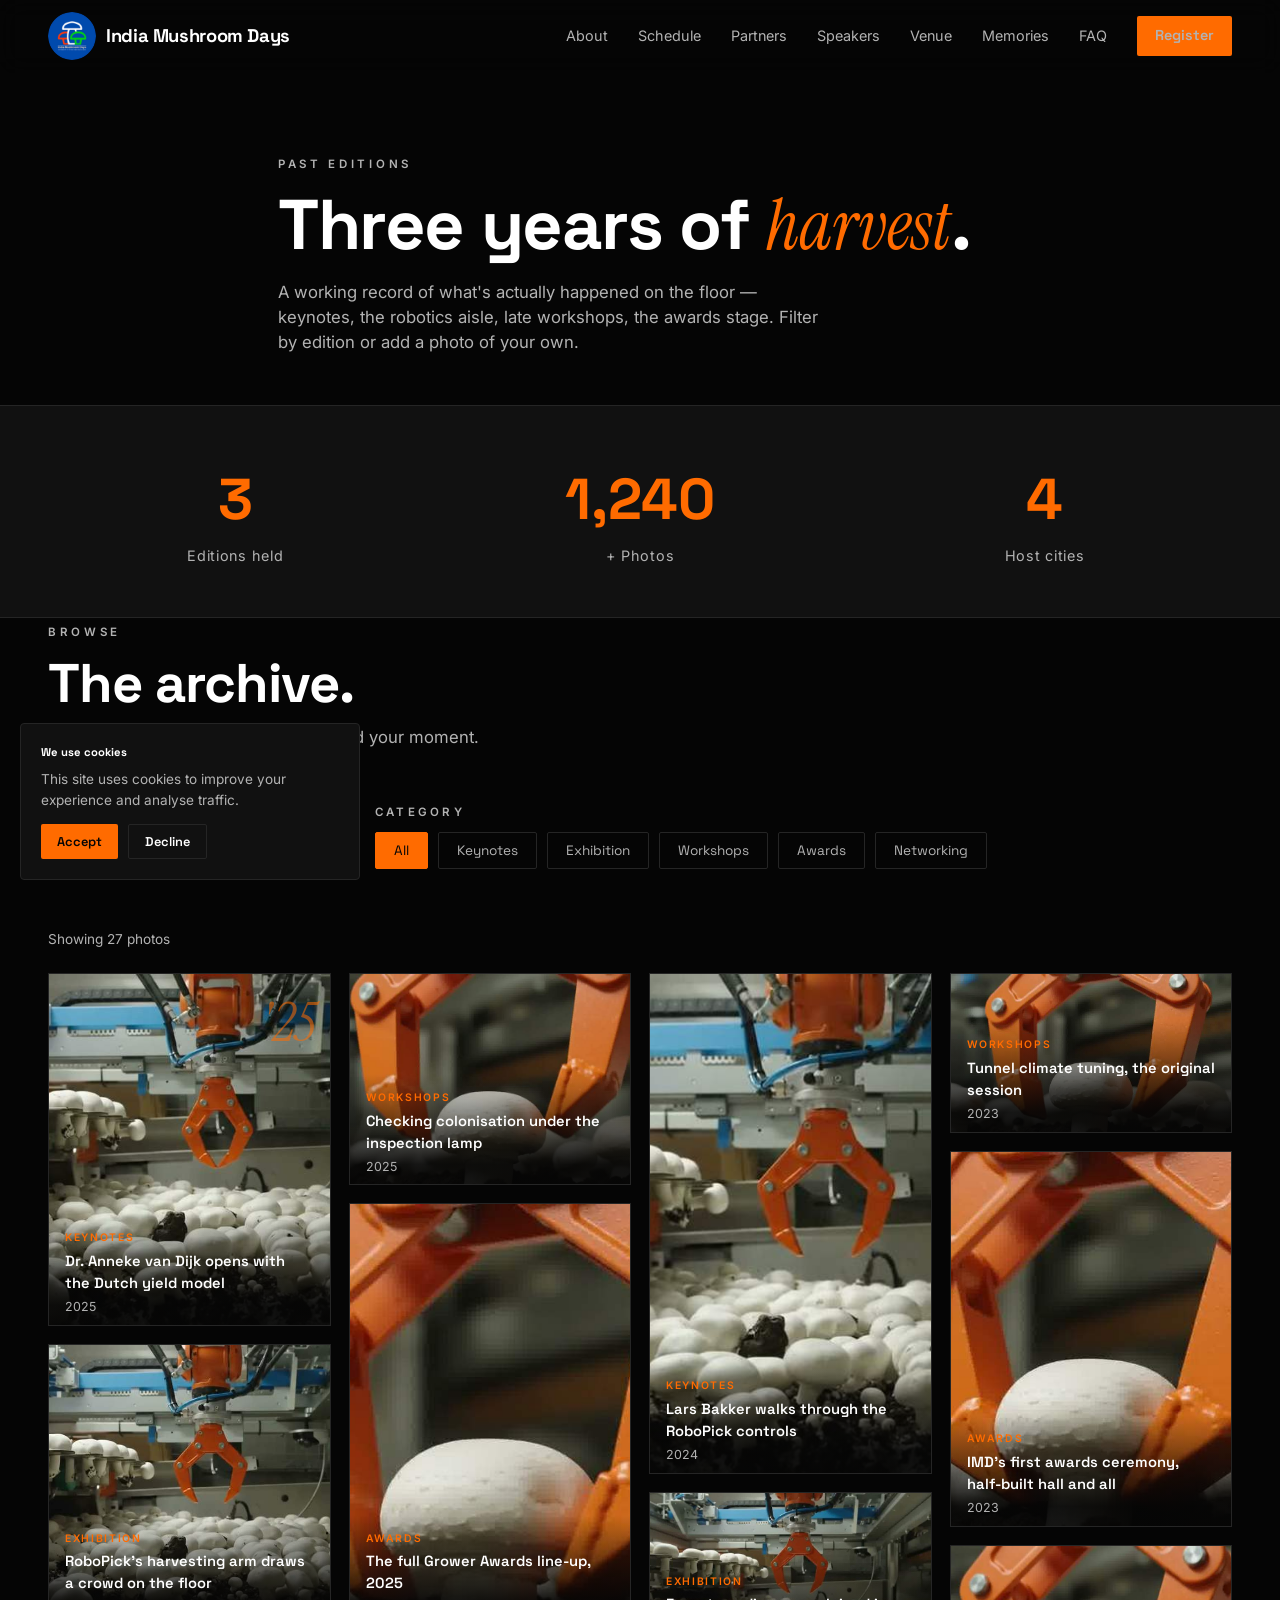
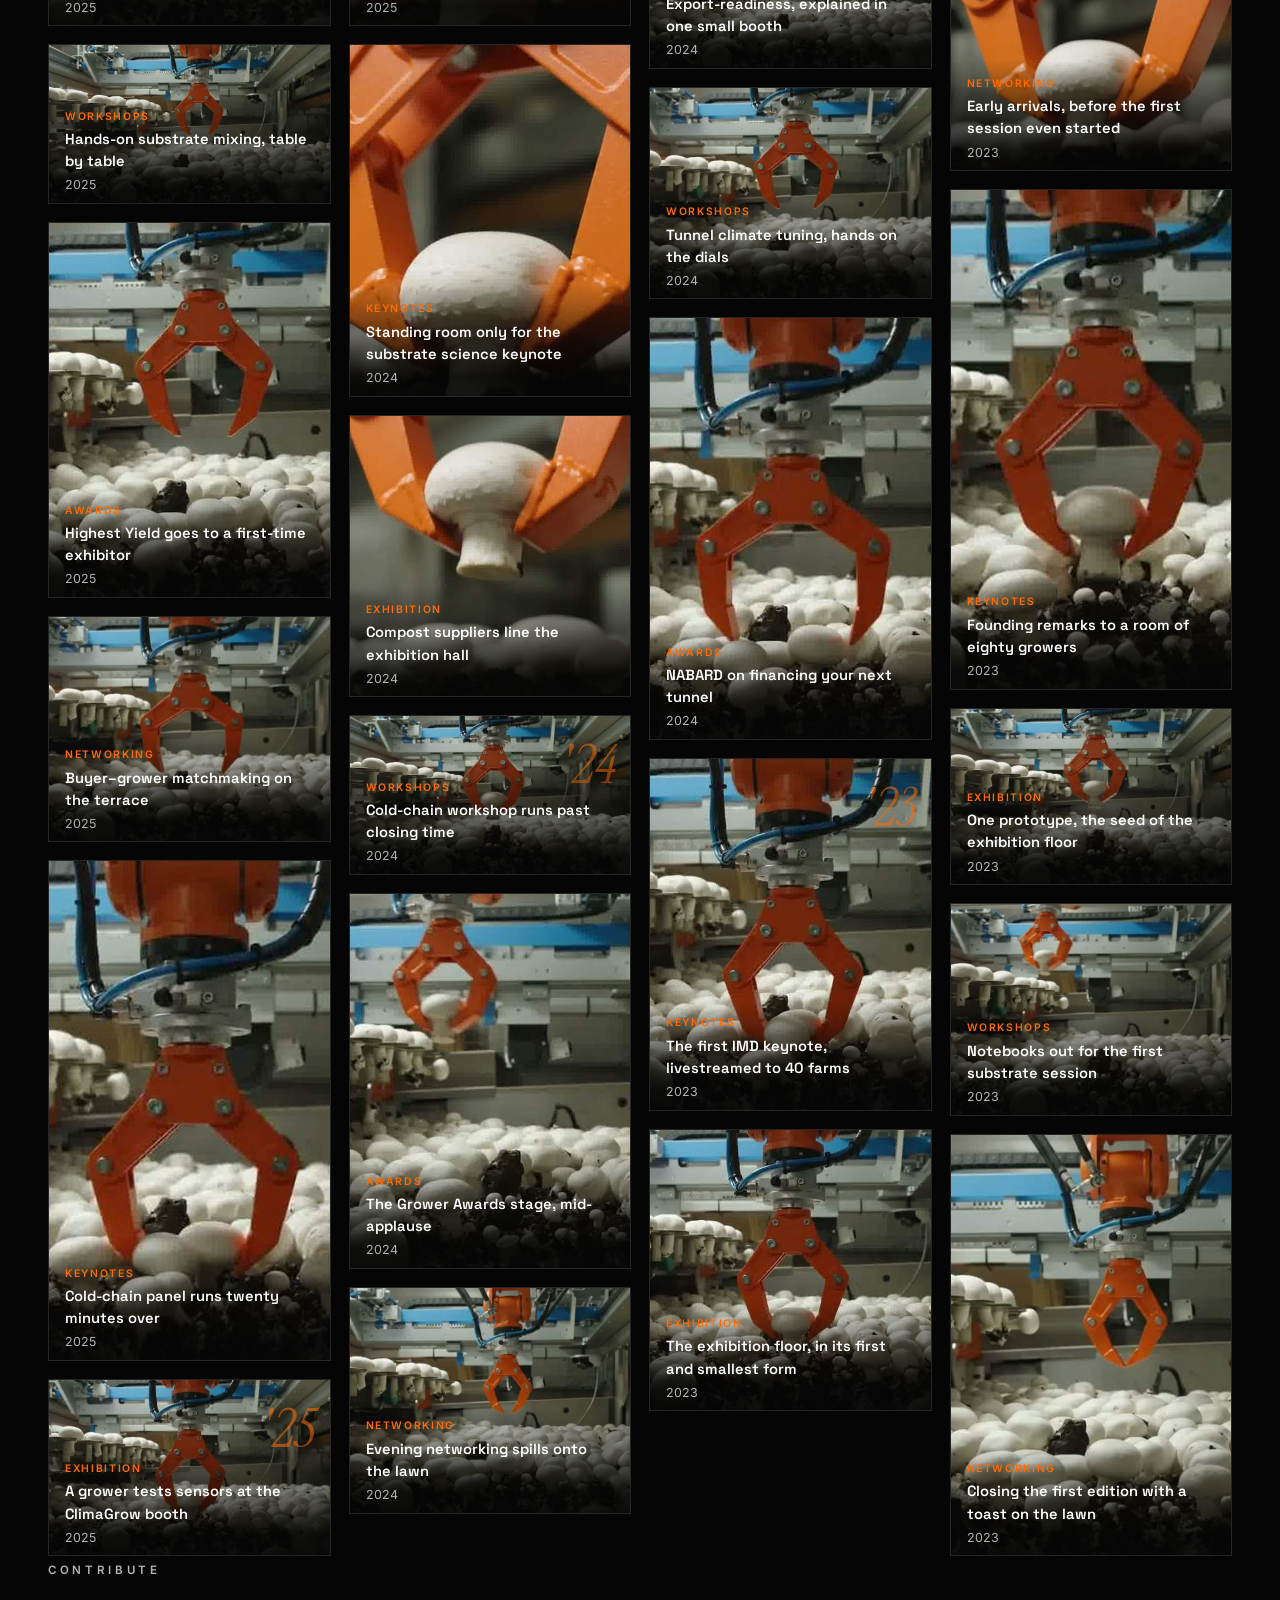
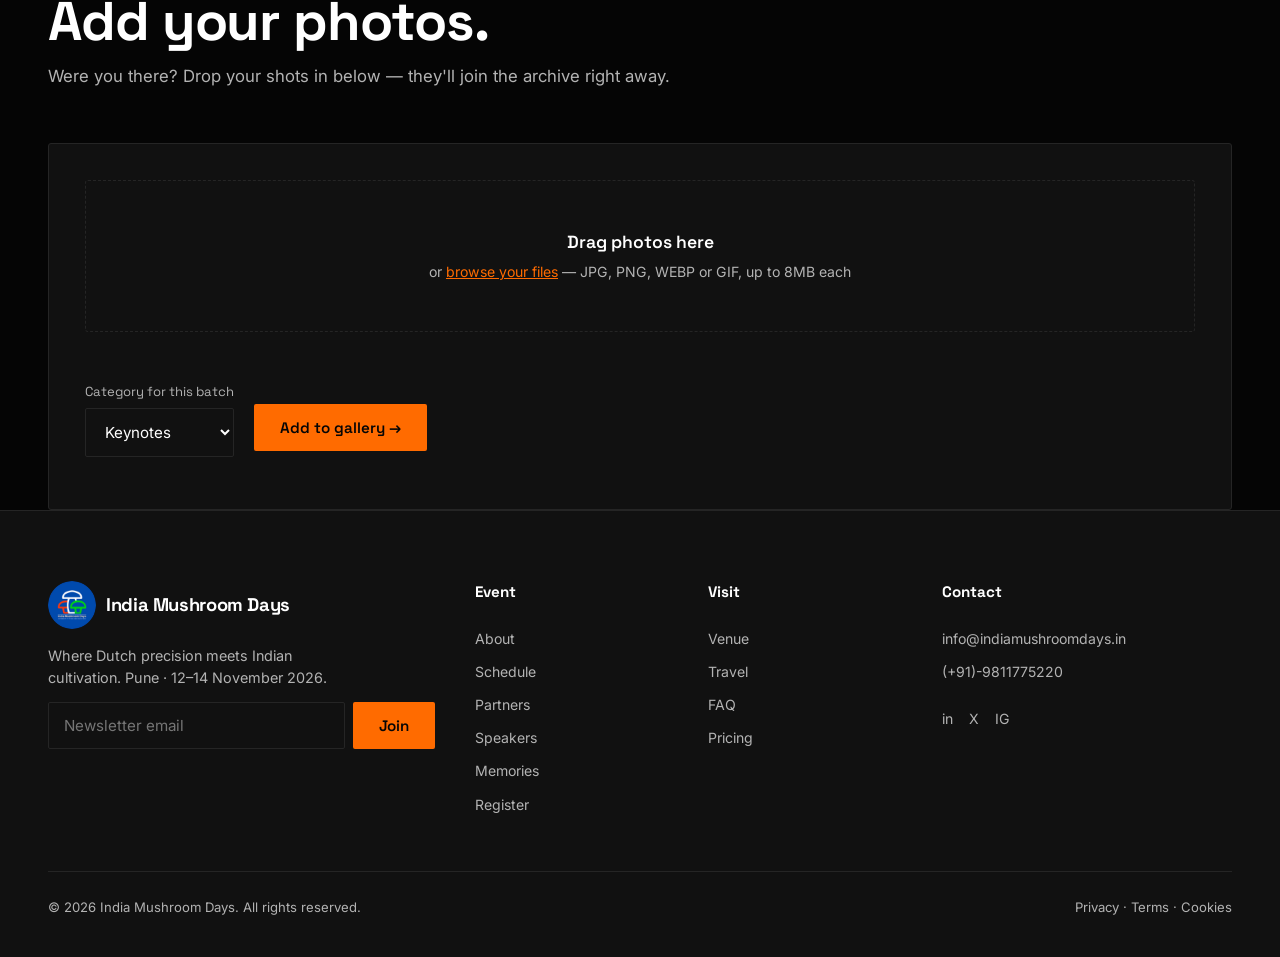
==== memories.html @ 3baa7f9a "latest commit" ====
<!DOCTYPE html>
<html lang="en">
<head>
<meta charset="UTF-8">
<meta name="viewport" content="width=device-width, initial-scale=1.0">
<title>Memories — India Mushroom Days 2026</title>
<meta name="description" content="Past editions of India Mushroom Days in photos — keynotes, the exhibition floor, workshops, awards and the people who showed up.">
<meta property="og:title" content="Memories — India Mushroom Days">
<meta property="og:description" content="Three years of harvest, in photos. Browse past editions and add your own.">
<meta property="og:type" content="website">
<meta name="twitter:card" content="summary_large_image">
<link rel="preconnect" href="https://fonts.googleapis.com">
<link rel="preconnect" href="https://fonts.gstatic.com" crossorigin>
<link href="https://fonts.googleapis.com/css2?family=Space+Grotesk:wght@400;500;600;700&family=Inter:wght@400;500;600&family=Instrument+Serif:ital@1&display=swap" rel="stylesheet">
<link rel="stylesheet" href="css/styles.css">
</head>
<body>

<!-- Dynamic header — rendered by js/components.js from SITE_CONFIG -->
<header id="site-header"></header>

<!-- HERO -->
<section class="wrap mem-hero">
  <div class="reveal">
    <span class="eyebrow">Past editions</span>
    <h1 class="mem-h1">Three years of <span class="serif accent">harvest</span>.</h1>
    <p>A working record of what's actually happened on the floor — keynotes, the robotics aisle, late workshops, the awards stage. Filter by edition or add a photo of your own.</p>
  </div>
</section>

<!-- STAT STRIP -->
<section class="stats mem-stats"><div class="wrap stat-grid">
  <div class="stat reveal"><b data-count="3">0</b><span>Editions held</span></div>
  <div class="stat reveal"><b data-count="1240">0</b><span>+ Photos</span></div>
  <div class="stat reveal"><b data-count="4">0</b><span>Host cities</span></div>
</div></section>

<!-- GALLERY -->
<section id="gallery-section" class="wrap">
  <div class="sec-head reveal">
    <span class="eyebrow">Browse</span>
    <h2>The archive.</h2>
    <p>Every edition, every track — filter to find your moment.</p>
  </div>

  <div class="mem-filters reveal">
    <div class="filt-group">
      <span class="filt-label">Edition</span>
      <div class="sched-filters" id="yearFilters">
        <button class="filt active" data-yr="all">All</button>
        <button class="filt" data-yr="2025">2025</button>
        <button class="filt" data-yr="2024">2024</button>
        <button class="filt" data-yr="2023">2023</button>
      </div>
    </div>
    <div class="filt-group">
      <span class="filt-label">Category</span>
      <div class="sched-filters" id="catFilters">
        <button class="filt active" data-cat="all">All</button>
        <button class="filt" data-cat="Keynotes">Keynotes</button>
        <button class="filt" data-cat="Exhibition">Exhibition</button>
        <button class="filt" data-cat="Workshops">Workshops</button>
        <button class="filt" data-cat="Awards">Awards</button>
        <button class="filt" data-cat="Networking">Networking</button>
      </div>
    </div>
  </div>

  <p class="mem-count" id="memCount" aria-live="polite"></p>
  <div class="masonry" id="gallery" aria-live="polite"></div>
  <p class="mem-empty" id="memEmpty" hidden>No photos yet for this year — be the first to add one.</p>
</section>

<!-- ADD PHOTOS -->
<section id="add-photos" class="wrap">
  <div class="sec-head reveal">
    <span class="eyebrow">Contribute</span>
    <h2>Add your photos.</h2>
    <p>Were you there? Drop your shots in below — they'll join the archive right away.</p>
  </div>

  <div class="upload-panel reveal">
    <div class="dropzone" id="dropzone" tabindex="0" role="button" aria-label="Drag and drop photos here, or press Enter to browse files">
      <input type="file" id="fileInput" accept="image/png,image/jpeg,image/webp,image/gif" multiple hidden>
      <p class="dz-title">Drag photos here</p>
      <p class="dz-sub">or <span class="dz-link">browse your files</span> — JPG, PNG, WEBP or GIF, up to 8MB each</p>
    </div>

    <div id="uploadErrors" class="upload-errors" role="alert" aria-live="assertive"></div>

    <div id="previewGrid" class="preview-grid"></div>

    <div id="uploadFields" class="upload-fields" hidden>
      <div class="field" style="max-width:280px">
        <label for="upCat">Category for this batch</label>
        <select id="upCat">
          <option>Keynotes</option>
          <option>Exhibition</option>
          <option>Workshops</option>
          <option>Awards</option>
          <option>Networking</option>
        </select>
      </div>
      <button class="btn btn-primary" id="addToGallery" type="button">Add to gallery →</button>
      <p class="upload-success" id="uploadSuccess" role="status" hidden>Added to gallery ✓</p>
    </div>
  </div>
</section>

<!-- LIGHTBOX -->
<div class="lightbox" id="lightbox" role="dialog" aria-modal="true" aria-label="Photo viewer" hidden>
  <button class="lb-close" id="lbClose" aria-label="Close photo viewer (Esc)">✕</button>
  <button class="lb-nav lb-prev" id="lbPrev" aria-label="Previous photo">‹</button>
  <figure class="lb-figure">
    <img id="lbImg" src="" alt="" loading="eager">
    <figcaption>
      <strong id="lbCaption"></strong>
      <span id="lbMeta"></span>
    </figcaption>
  </figure>
  <button class="lb-nav lb-next" id="lbNext" aria-label="Next photo">›</button>
</div>

<!-- Dynamic footer — rendered by js/components.js from SITE_CONFIG -->
<footer id="site-footer" class="site-footer"></footer>

<button id="toTop" aria-label="Back to top">↑</button>
<div id="cookie">
  <h5>We use cookies</h5>
  This site uses cookies to improve your experience and analyse traffic.
  <div class="row">
    <button class="btn btn-primary" onclick="document.getElementById('cookie').classList.add('hide')">Accept</button>
    <button class="btn btn-ghost" onclick="document.getElementById('cookie').classList.add('hide')">Decline</button>
  </div>
</div>

<!-- Scripts: dynamic chrome first, then gallery logic -->
<script src="js/components.js"></script>
<script src="js/gallery.js"></script>
</body>
</html>
---- css/styles.css ----
:root {
  --primary: #0b4dbb;
  --white: #ffffff;
  --dark: #050505;
  --surface: #111111;
  --border: #252525;
  --accent: #ff6b00;
  --muted: #b3b3b3;
  --success: #34c759;
  --soil: #1a1410;
  --maxw: 1240px;
}
* {
  margin: 0;
  padding: 0;
  box-sizing: border-box;
}
html {
  scroll-behavior: smooth;
}
body {
  background: var(--dark);
  color: var(--white);
  font-family: "Inter", sans-serif;
  line-height: 1.5;
  -webkit-font-smoothing: antialiased;
  overflow-x: hidden;
}
h1,
h2,
h3,
h4 {
  font-family: "Space Grotesk", sans-serif;
  line-height: 1.02;
  letter-spacing: -0.02em;
}
.serif {
  font-family: "Instrument Serif", serif;
  font-style: italic;
  letter-spacing: 0;
}
a {
  color: inherit;
  text-decoration: none;
}
img {
  display: block;
  max-width: 100%;
}
.wrap {
  max-width: var(--maxw);
  margin: 0 auto;
  padding: 0 28px;
}
.accent {
  color: var(--accent);
}
.eyebrow {
  font-size: 0.72rem;
  letter-spacing: 0.32em;
  text-transform: uppercase;
  color: var(--muted);
  font-weight: 600;
}
.btn {
  display: inline-flex;
  align-items: center;
  gap: 0.5rem;
  font-family: "Space Grotesk";
  font-weight: 600;
  padding: 14px 26px;
  border-radius: 2px;
  font-size: 0.95rem;
  transition: 0.25s;
  cursor: pointer;
  border: none;
}
.btn-primary {
  background: var(--accent);
  color: var(--dark);
}
.btn-primary:hover {
  background: #ff8124;
  transform: translateY(-2px);
}
.btn-ghost {
  background: transparent;
  color: var(--white);
  border: 1px solid var(--border);
}
.btn-ghost:hover {
  border-color: var(--white);
}
:focus-visible {
  outline: 2px solid var(--accent);
  outline-offset: 3px;
}

/* NAV */
nav {
  position: fixed;
  top: 0;
  left: 0;
  right: 0;
  z-index: 100;
  backdrop-filter: blur(12px);
  background: rgba(5, 5, 5, 0.6);
  border-bottom: 1px solid transparent;
  transition: 0.3s;
}
nav.scrolled {
  background: rgba(5, 5, 5, 0.92);
  border-bottom: 1px solid var(--border);
}
.nav-in {
  display: flex;
  align-items: center;
  justify-content: space-between;
  height: 72px;
}
.logo {
  font-family: "Space Grotesk";
  font-weight: 700;
  font-size: 1.15rem;
  letter-spacing: -0.02em;
  display: flex;
  align-items: center;
  gap: 10px;
}
.logo-img {
  width: 48px;
  height: 48px;
  border-radius: 50%;
  object-fit: cover;
  display: block;
  flex-shrink: 0;
}
.nav-links {
  display: flex;
  gap: 30px;
  align-items: center;
}
.nav-links a {
  font-size: 0.9rem;
  color: var(--muted);
  transition: 0.2s;
}
.nav-links a:hover {
  color: var(--white);
}
.menu-btn {
  display: none;
  background: none;
  border: none;
  color: #fff;
  font-size: 1.5rem;
  cursor: pointer;
}

/* HERO + SCROLL CANVAS */
.hero {
  position: relative;
  height: 100vh;
  display: flex;
  align-items: center;
  overflow: hidden;
}
#harvest-stage {
  position: sticky;
  top: 0;
  height: 100vh;
}
.scroll-section {
  position: relative;
  height: 320vh;
}
#harvest-canvas {
  position: absolute;
  inset: 0;
  width: 100%;
  height: 100%;
  object-fit: cover;
  filter: brightness(0.55) contrast(1.05);
}
.canvas-overlay {
  position: absolute;
  inset: 0;
  background: linear-gradient(
    180deg,
    rgba(5, 5, 5, 0.55) 0%,
    rgba(5, 5, 5, 0.2) 40%,
    rgba(5, 5, 5, 0.85) 100%
  );
}
.hero-content {
  position: absolute;
  inset: 0;
  display: flex;
  align-items: center;
  z-index: 5;
}
.hero-inner {
  max-width: var(--maxw);
  margin: 0 auto;
  padding: 0 28px;
  width: 100%;
}
.hero h1 {
  font-size: clamp(2.8rem, 8vw, 6.5rem);
  font-weight: 700;
  margin: 18px 0;
}
.hero h1 .serif {
  font-weight: 400;
  display: block;
  color: var(--accent);
}
.hero p {
  color: var(--muted);
  font-size: clamp(1rem, 2vw, 1.2rem);
  max-width: 540px;
  margin-bottom: 14px;
}
.hero-meta {
  display: flex;
  gap: 28px;
  flex-wrap: wrap;
  margin: 24px 0 30px;
  font-family: "Space Grotesk";
  font-size: 0.95rem;
}
.hero-meta span {
  display: flex;
  align-items: center;
  gap: 8px;
}
.hero-meta .accent {
  font-weight: 600;
}
.hero-cta {
  display: flex;
  gap: 14px;
  flex-wrap: wrap;
}
.scroll-hint {
  position: absolute;
  bottom: 30px;
  left: 50%;
  transform: translateX(-50%);
  z-index: 6;
  font-size: 0.7rem;
  letter-spacing: 0.3em;
  text-transform: uppercase;
  color: var(--muted);
  text-align: center;
}
.scroll-hint .bar {
  width: 1px;
  height: 40px;
  background: linear-gradient(var(--accent), transparent);
  margin: 10px auto 0;
  animation: drop 1.8s infinite;
}
@keyframes drop {
  0% {
    opacity: 0;
    transform: scaleY(0);
  }
  40% {
    opacity: 1;
  }
  100% {
    opacity: 0;
    transform: scaleY(1) translateY(20px);
  }
}

/* COUNTDOWN strip */
.countdown {
  display: flex;
  gap: 30px;
  margin-top: 10px;
}
.cd-unit {
  text-align: center;
}
.cd-unit b {
  font-family: "Space Grotesk";
  font-size: 2rem;
  font-weight: 700;
  display: block;
  color: #fff;
}
.cd-unit small {
  font-size: 0.65rem;
  letter-spacing: 0.2em;
  text-transform: uppercase;
  color: var(--muted);
}

/* SECTION shared */
section {
  padding: 110px 0;
}
.sec-head {
  max-width: 720px;
  margin-bottom: 54px;
}
.sec-head h2 {
  font-size: clamp(2rem, 5vw, 3.4rem);
  margin: 14px 0;
  font-weight: 700;
}
.sec-head p {
  color: var(--muted);
  font-size: 1.05rem;
}

/* HIGHLIGHTS grid */
.hl-grid {
  display: grid;
  grid-template-columns: repeat(3, 1fr);
  gap: 1px;
  background: var(--border);
  border: 1px solid var(--border);
}
.hl-card {
  background: var(--dark);
  padding: 38px 30px;
  transition: 0.3s;
  position: relative;
}
.hl-card:hover {
  background: var(--surface);
}
.hl-card .num {
  font-family: "Space Grotesk";
  font-size: 0.8rem;
  color: var(--accent);
  font-weight: 600;
}
.hl-card h3 {
  font-size: 1.4rem;
  margin: 18px 0 10px;
  font-weight: 600;
}
.hl-card p {
  color: var(--muted);
  font-size: 0.95rem;
}

/* STATS */
.stats {
  background: var(--surface);
  border-top: 1px solid var(--border);
  border-bottom: 1px solid var(--border);
}
.stat-grid {
  display: grid;
  grid-template-columns: repeat(4, 1fr);
  gap: 30px;
  text-align: center;
}
.stat b {
  font-family: "Space Grotesk";
  font-size: clamp(2.4rem, 5vw, 3.6rem);
  font-weight: 700;
  color: var(--accent);
  display: block;
}
.stat span {
  color: var(--muted);
  font-size: 0.9rem;
  letter-spacing: 0.05em;
}

/* SPEAKERS */
.spk-grid {
  display: grid;
  grid-template-columns: repeat(4, 1fr);
  gap: 24px;
}
.spk {
  background: var(--surface);
  border: 1px solid var(--border);
  border-radius: 3px;
  overflow: hidden;
  transition: 0.3s;
}
.spk:hover {
  transform: translateY(-4px);
  border-color: var(--accent);
}
.spk-img {
  aspect-ratio: 1;
  background: linear-gradient(135deg, #1a1a1a, #0d0d0d);
  display: flex;
  align-items: center;
  justify-content: center;
  font-family: "Space Grotesk";
  font-size: 2.6rem;
  color: var(--border);
  position: relative;
}
.spk-img .flag {
  position: absolute;
  top: 12px;
  right: 12px;
  font-size: 1.3rem;
}
.spk-body {
  padding: 20px;
}
.spk-body h4 {
  font-size: 1.05rem;
  font-weight: 600;
}
.spk-body .role {
  color: var(--accent);
  font-size: 0.82rem;
  margin: 5px 0 3px;
  font-family: "Space Grotesk";
}
.spk-body .org {
  color: var(--muted);
  font-size: 0.82rem;
}

/* SCHEDULE */
.sched-filters {
  display: flex;
  gap: 10px;
  flex-wrap: wrap;
  margin-bottom: 34px;
}
.filt {
  padding: 9px 18px;
  border: 1px solid var(--border);
  border-radius: 2px;
  font-size: 0.85rem;
  background: transparent;
  color: var(--muted);
  cursor: pointer;
  font-family: "Space Grotesk";
  transition: 0.2s;
}
.filt.active,
.filt:hover {
  background: var(--accent);
  color: var(--dark);
  border-color: var(--accent);
}
.sess {
  display: grid;
  grid-template-columns: 130px 1fr auto;
  gap: 24px;
  padding: 24px 0;
  border-bottom: 1px solid var(--border);
  align-items: center;
  transition: 0.2s;
}
.sess:hover {
  padding-left: 8px;
}
.sess .time {
  font-family: "Space Grotesk";
  color: var(--accent);
  font-weight: 600;
  font-size: 0.95rem;
}
.sess h4 {
  font-size: 1.15rem;
  font-weight: 600;
  margin-bottom: 5px;
}
.sess .who {
  color: var(--muted);
  font-size: 0.88rem;
}
.sess .tag {
  font-size: 0.7rem;
  letter-spacing: 0.1em;
  text-transform: uppercase;
  padding: 5px 11px;
  border: 1px solid var(--border);
  border-radius: 20px;
  color: var(--muted);
  white-space: nowrap;
}

/* PARTNERS */
.partner-tier {
  margin-bottom: 56px;
}
.partner-tier:last-of-type {
  margin-bottom: 44px;
}
.partner-tier-label {
  display: block;
  font-family: "Space Grotesk";
  font-size: 0.74rem;
  letter-spacing: 0.24em;
  text-transform: uppercase;
  color: var(--muted);
  font-weight: 600;
  margin-bottom: 20px;
}

.partner-card {
  display: flex;
  flex-direction: column;
  align-items: center;
  gap: 12px;
  text-align: center;
  background: var(--surface);
  border: 1px solid var(--border);
  border-radius: 3px;
  padding: 24px 18px;
  position: relative;
  filter: grayscale(1) opacity(0.6);
  transition:
    0.3s filter,
    0.3s transform,
    0.3s box-shadow;
}
.partner-card::after {
  content: "";
  position: absolute;
  top: 0;
  left: 0;
  right: 0;
  height: 2px;
  background: var(--accent);
  transform: scaleX(0);
  transform-origin: left;
  transition: 0.3s transform;
}
.partner-card:hover,
.partner-card:focus-visible {
  filter: grayscale(0) opacity(1);
  transform: translateY(-4px);
  box-shadow: 0 14px 30px rgba(0, 0, 0, 0.35);
}
.partner-card:hover::after,
.partner-card:focus-visible::after {
  transform: scaleX(1);
}

/* Lead tier gets an editorial card (logo + name + descriptor); strategic
   and supporting tiers are pure logo marks — the size/format jump between
   them is what carries the hierarchy, not added decoration. */
.partner-assoc-grid {
  display: grid;
  grid-template-columns: repeat(2, 1fr);
  gap: 24px;
}
.partner-card-lead {
  padding: 46px 36px;
  background: linear-gradient(180deg, rgba(11, 77, 187, 0.1), var(--surface));
}
.partner-card-lead .partner-logo-box {
  max-width: 240px;
}
.partner-name {
  font-family: "Space Grotesk";
  font-weight: 600;
  font-size: 1.08rem;
  color: #fff;
}
.partner-desc {
  color: var(--muted);
  font-size: 0.82rem;
}

.partner-logo-box {
  display: flex;
  align-items: center;
  justify-content: center;
  width: 100%;
  max-width: 200px;
  aspect-ratio: 200/56;
}
.partner-logo-box img {
  width: 100%;
  height: auto;
  display: block;
}

.partner-strategic-grid {
  display: grid;
  grid-template-columns: repeat(4, 1fr);
  gap: 18px;
}
.partner-strategic-grid .partner-card {
  padding: 20px 14px;
}

.partner-marquee-wrap {
  overflow: hidden;
}
.partner-marquee-wrap.static {
  overflow: visible;
}
.partner-wall {
  display: flex;
  flex-wrap: wrap;
  gap: 16px;
}
.partner-marquee-track {
  display: flex;
  flex-wrap: nowrap;
  gap: 16px;
  width: max-content;
  animation: partner-scroll 36s linear infinite;
}
.partner-marquee-wrap:hover .partner-marquee-track {
  animation-play-state: paused;
}
.partner-wall .partner-card,
.partner-marquee-track .partner-card {
  padding: 14px 18px;
  min-width: 170px;
}
@keyframes partner-scroll {
  from {
    transform: translateX(0);
  }
  to {
    transform: translateX(-50%);
  }
}

.partner-cta {
  text-align: center;
  border-top: 1px solid var(--border);
  padding-top: 40px;
}
.partner-cta p {
  color: var(--muted);
  margin-bottom: 16px;
}

@media (max-width: 980px) {
  .partner-assoc-grid {
    grid-template-columns: 1fr;
  }
  .partner-strategic-grid {
    grid-template-columns: repeat(2, 1fr);
  }
}
@media (max-width: 460px) {
  .partner-strategic-grid {
    grid-template-columns: 1fr;
  }
  .partner-wall {
    justify-content: center;
  }
  .partner-card-lead {
    padding: 32px 22px;
  }
}

/* PRICING */
.price-grid {
  display: grid;
  grid-template-columns: repeat(3, 1fr);
  gap: 24px;
}
.price {
  border: 1px solid var(--border);
  border-radius: 3px;
  padding: 36px 30px;
  background: var(--surface);
  position: relative;
  transition: 0.3s;
}
.price.feature {
  border-color: var(--accent);
  background: linear-gradient(180deg, rgba(255, 107, 0, 0.08), var(--surface));
}
.price .ribbon {
  position: absolute;
  top: -1px;
  right: 24px;
  background: var(--accent);
  color: var(--dark);
  font-size: 0.65rem;
  letter-spacing: 0.15em;
  text-transform: uppercase;
  padding: 5px 12px;
  font-family: "Space Grotesk";
  font-weight: 600;
}
.price h3 {
  font-size: 1.3rem;
  font-weight: 600;
}
.price .amt {
  font-family: "Space Grotesk";
  font-size: 2.8rem;
  font-weight: 700;
  margin: 14px 0;
}
.price .amt small {
  font-size: 1rem;
  color: var(--muted);
  font-weight: 400;
}
.price ul {
  list-style: none;
  margin: 22px 0;
}
.price li {
  padding: 9px 0;
  color: var(--muted);
  font-size: 0.9rem;
  display: flex;
  gap: 10px;
  align-items: flex-start;
}
.price li::before {
  content: "→";
  color: var(--accent);
  font-weight: 700;
}
.price .btn {
  width: 100%;
  justify-content: center;
  margin-top: 10px;
}

/* PRICING — phase states */
.price-dates {
  font-family: "Space Grotesk";
  font-size: 0.85rem;
  font-weight: 600;
  color: var(--accent);
  margin-top: -6px;
  margin-bottom: 4px;
}
.price-status {
  font-size: 0.74rem;
  letter-spacing: 0.1em;
  text-transform: uppercase;
  color: var(--muted);
  font-weight: 600;
}
.price-countdown {
  font-size: 0.8rem;
  color: var(--muted);
  margin-top: 6px;
  font-family: "Space Grotesk";
}
.price.feature .price-status {
  color: var(--accent);
}
.price.expired,
.price.upcoming {
  background: var(--surface);
}
.price.expired {
  opacity: 0.55;
}
.price.expired .price-dates {
  color: var(--muted);
}
.price.expired .amt {
  color: var(--muted);
}
.btn[disabled] {
  opacity: 0.5;
  cursor: not-allowed;
}
.btn[disabled]:hover {
  transform: none;
}
.btn-primary[disabled]:hover {
  background: var(--accent);
}
.btn-ghost[disabled]:hover {
  border-color: var(--border);
}

/* FAQ */
.faq-item {
  border-bottom: 1px solid var(--border);
}
.faq-q {
  width: 100%;
  text-align: left;
  background: none;
  border: none;
  color: #fff;
  padding: 24px 0;
  font-family: "Space Grotesk";
  font-size: 1.1rem;
  font-weight: 500;
  cursor: pointer;
  display: flex;
  justify-content: space-between;
  align-items: center;
  gap: 20px;
}
.faq-q .ico {
  color: var(--accent);
  font-size: 1.4rem;
  transition: 0.3s;
  flex-shrink: 0;
}
.faq-q[aria-expanded="true"] .ico {
  transform: rotate(45deg);
}
.faq-a {
  max-height: 0;
  overflow: hidden;
  transition: max-height 0.35s;
  color: var(--muted);
}
.faq-a p {
  padding-bottom: 24px;
  font-size: 0.95rem;
}

/* REGISTER / CONTACT forms */
.split {
  display: grid;
  grid-template-columns: 1fr 1fr;
  gap: 60px;
  align-items: start;
}
.form-row {
  display: grid;
  grid-template-columns: 1fr 1fr;
  gap: 16px;
}
.field {
  margin-bottom: 16px;
}
label {
  display: block;
  font-size: 0.82rem;
  color: var(--muted);
  margin-bottom: 7px;
  font-family: "Space Grotesk";
}
input,
select,
textarea {
  width: 100%;
  background: var(--surface);
  border: 1px solid var(--border);
  border-radius: 2px;
  padding: 13px 15px;
  color: #fff;
  font-family: "Inter";
  font-size: 0.95rem;
  transition: 0.2s;
}
input:focus,
select:focus,
textarea:focus {
  border-color: var(--accent);
  outline: none;
}
.checkbox {
  display: flex;
  gap: 10px;
  align-items: flex-start;
  font-size: 0.85rem;
  color: var(--muted);
}
.checkbox input {
  width: auto;
  margin-top: 3px;
}
textarea {
  resize: vertical;
  min-height: 120px;
}

/* CTA band */
.cta-band {
  background: linear-gradient(120deg, var(--primary), #08379e);
  padding: 90px 0;
  text-align: center;
}
.cta-band h2 {
  font-size: clamp(2rem, 5vw, 3.4rem);
  margin-bottom: 18px;
}
.cta-band p {
  color: rgba(255, 255, 255, 0.85);
  max-width: 520px;
  margin: 0 auto 30px;
}

/* FOOTER */
footer {
  background: var(--surface);
  border-top: 1px solid var(--border);
  padding: 70px 0 40px;
}
.foot-grid {
  display: grid;
  grid-template-columns: 2fr 1fr 1fr 1.5fr;
  gap: 40px;
  margin-bottom: 50px;
}
.foot-grid h5 {
  font-family: "Space Grotesk";
  font-size: 0.95rem;
  margin-bottom: 18px;
}
.foot-grid a {
  display: block;
  color: var(--muted);
  font-size: 0.88rem;
  padding: 6px 0;
  transition: 0.2s;
}
.foot-grid a:hover {
  color: var(--accent);
}
.foot-grid p {
  color: var(--muted);
  font-size: 0.9rem;
  max-width: 300px;
}
.news {
  display: flex;
  gap: 8px;
  margin-top: 14px;
}
.news input {
  flex: 1;
}
.foot-bottom {
  border-top: 1px solid var(--border);
  padding-top: 26px;
  display: flex;
  justify-content: space-between;
  flex-wrap: wrap;
  gap: 16px;
  color: var(--muted);
  font-size: 0.82rem;
}
.socials {
  display: flex;
  gap: 16px;
}

/* misc widgets */
#toTop {
  position: fixed;
  bottom: 26px;
  right: 26px;
  width: 46px;
  height: 46px;
  border-radius: 50%;
  background: var(--accent);
  color: var(--dark);
  border: none;
  font-size: 1.3rem;
  cursor: pointer;
  opacity: 0;
  pointer-events: none;
  transition: 0.3s;
  z-index: 90;
}
#toTop.show {
  opacity: 1;
  pointer-events: auto;
}
#cookie {
  position: fixed;
  bottom: 20px;
  left: 20px;
  max-width: 340px;
  background: var(--surface);
  border: 1px solid var(--border);
  border-radius: 4px;
  padding: 20px;
  z-index: 95;
  font-size: 0.85rem;
  color: var(--muted);
}
#cookie.hide {
  display: none;
}
#cookie h5 {
  font-family: "Space Grotesk";
  color: #fff;
  margin-bottom: 8px;
}
#cookie .row {
  display: flex;
  gap: 10px;
  margin-top: 14px;
}
#cookie button {
  padding: 8px 16px;
  font-size: 0.8rem;
}
.reg-widget {
  display: inline-flex;
  align-items: center;
  gap: 10px;
  background: var(--surface);
  border: 1px solid var(--border);
  border-radius: 30px;
  padding: 8px 18px;
  font-size: 0.85rem;
  color: var(--muted);
  margin-top: 20px;
}
.reg-widget .pulse {
  width: 8px;
  height: 8px;
  border-radius: 50%;
  background: var(--success);
  animation: pulse 2s infinite;
}
@keyframes pulse {
  0%,
  100% {
    opacity: 1;
  }
  50% {
    opacity: 0.3;
  }
}

.reveal {
  opacity: 0;
  transform: translateY(30px);
  transition: 0.7s cubic-bezier(0.2, 0.7, 0.3, 1);
}
.reveal.in {
  opacity: 1;
  transform: none;
}

@media (max-width: 980px) {
  .hl-grid,
  .spk-grid,
  .stat-grid,
  .price-grid {
    grid-template-columns: repeat(2, 1fr);
  }
  .split {
    grid-template-columns: 1fr;
    gap: 40px;
  }
  .foot-grid {
    grid-template-columns: 1fr 1fr;
  }
}
@media (max-width: 680px) {
  .menu-btn {
    display: block;
  }
  .nav-links {
    display: none;
    position: absolute;
    top: 72px;
    left: 0;
    right: 0;
    flex-direction: column;
    gap: 0;
    background: rgba(5, 5, 5, 0.97);
    border-bottom: 1px solid var(--border);
    padding: 10px 28px 18px;
  }
  .nav-links.open {
    display: flex;
  }
  .nav-links a {
    padding: 12px 0;
    width: 100%;
    border-bottom: 1px solid var(--border);
  }
  .nav-links a:last-child {
    border-bottom: none;
    margin-top: 8px;
    text-align: center;
  }
  .hl-grid,
  .spk-grid,
  .stat-grid,
  .price-grid,
  .foot-grid,
  .form-row {
    grid-template-columns: 1fr;
  }
  .sess {
    grid-template-columns: 1fr;
    gap: 8px;
  }
  .sess .tag {
    justify-self: start;
  }
  section {
    padding: 70px 0;
  }
  .countdown {
    gap: 18px;
  }
  .cd-unit b {
    font-size: 1.5rem;
  }
}
@media (prefers-reduced-motion: reduce) {
  * {
    animation: none !important;
    transition: none !important;
    scroll-behavior: auto !important;
  }
  .reveal {
    opacity: 1;
    transform: none;
  }
}

/* ============================================================
   MEMORIES — hero, filters, masonry gallery, lightbox, upload
   ============================================================ */

/* Hero */
.mem-hero {
  padding-top: 150px;
  padding-bottom: 50px;
  max-width: 780px;
}
.mem-h1 {
  font-size: clamp(2.4rem, 6vw, 4.4rem);
  font-weight: 700;
  margin: 16px 0 18px;
}
.mem-h1 .serif {
  font-weight: 400;
}
.mem-hero p {
  color: var(--muted);
  font-size: 1.05rem;
  max-width: 540px;
}
.mem-stats {
  padding: 50px 0;
}
.mem-stats .stat-grid {
  grid-template-columns: repeat(3, 1fr);
}

/* Filters */
.mem-filters {
  display: flex;
  flex-wrap: wrap;
  gap: 30px;
  margin-bottom: 10px;
}
.filt-group {
  display: flex;
  flex-direction: column;
  gap: 10px;
}
.filt-label {
  font-size: 0.72rem;
  letter-spacing: 0.28em;
  text-transform: uppercase;
  color: var(--muted);
  font-weight: 600;
}
.mem-count {
  color: var(--muted);
  font-size: 0.85rem;
  margin: 26px 0 24px;
}

/* Masonry */
.masonry {
  column-count: 4;
  column-gap: 18px;
}
.mem-tile {
  position: relative;
  display: block;
  break-inside: avoid;
  margin-bottom: 18px;
  overflow: hidden;
  border: 1px solid var(--border);
  background: var(--surface);
  cursor: pointer;
  transition:
    0.35s transform,
    0.35s box-shadow;
}
.mem-tile:hover,
.mem-tile:focus-visible {
  transform: translateY(-6px);
  box-shadow: 0 20px 36px rgba(0, 0, 0, 0.4);
}
.mem-tile::before {
  content: "";
  position: absolute;
  top: 0;
  left: 0;
  right: 0;
  height: 2px;
  background: var(--accent);
  transform: scaleX(0);
  transform-origin: left;
  transition: 0.35s transform;
  z-index: 3;
}
.mem-tile:hover::before,
.mem-tile:focus-visible::before {
  transform: scaleX(1);
}
.mem-tile .ph {
  position: relative;
  width: 100%;
  aspect-ratio: var(--ar);
  overflow: hidden;
  background: #0d0d0d;
}
.mem-tile .ph img {
  position: absolute;
  inset: 0;
  width: 100%;
  height: 100%;
  object-fit: cover;
  transition: 0.5s transform;
}
.mem-tile:hover .ph img,
.mem-tile:focus-visible .ph img {
  transform: scale(1.045);
}
.mem-tile .mem-stamp {
  position: absolute;
  top: 8px;
  right: 14px;
  font-size: 3.4rem;
  color: rgba(255, 107, 0, 0.55);
  z-index: 2;
  pointer-events: none;
  text-shadow: 0 4px 22px rgba(0, 0, 0, 0.55);
}
.mem-tile figcaption {
  position: absolute;
  left: 0;
  right: 0;
  bottom: 0;
  padding: 16px 16px 14px;
  z-index: 2;
  background: linear-gradient(180deg, transparent, rgba(5, 5, 5, 0.92) 78%);
  display: flex;
  flex-direction: column;
  gap: 4px;
  transform: translateY(6px);
  transition: 0.35s;
}
.mem-tile:hover figcaption,
.mem-tile:focus-visible figcaption {
  transform: translateY(0);
}
.mem-cat {
  font-size: 0.65rem;
  letter-spacing: 0.16em;
  text-transform: uppercase;
  color: var(--accent);
  font-weight: 600;
}
.mem-tile figcaption strong {
  font-family: "Space Grotesk";
  font-weight: 600;
  font-size: 0.92rem;
  color: #fff;
}
.mem-year {
  font-size: 0.78rem;
  color: var(--muted);
}
.mem-empty {
  color: var(--muted);
  padding: 50px 0;
  text-align: center;
  border: 1px dashed var(--border);
}

/* Lightbox */
.lightbox {
  position: fixed;
  inset: 0;
  z-index: 200;
  background: rgba(5, 5, 5, 0.94);
  backdrop-filter: blur(6px);
  display: flex;
  align-items: center;
  justify-content: center;
  padding: 40px;
  opacity: 0;
  transition: 0.3s;
}
.lightbox[hidden] {
  display: none;
}
.lightbox.show {
  opacity: 1;
}
.lb-figure {
  max-width: min(900px, 86vw);
  max-height: 90vh;
  display: flex;
  flex-direction: column;
  gap: 14px;
  transform: translateY(10px);
  opacity: 0;
  transition: 0.3s;
}
.lightbox.show .lb-figure {
  transform: none;
  opacity: 1;
}
.lb-figure img {
  max-height: 72vh;
  width: auto;
  max-width: 100%;
  margin: 0 auto;
  border: 1px solid var(--border);
}
.lb-figure figcaption {
  text-align: center;
  color: var(--muted);
  font-size: 0.9rem;
}
.lb-figure figcaption strong {
  display: block;
  color: #fff;
  font-family: "Space Grotesk";
  font-size: 1.05rem;
  margin-bottom: 4px;
}
.lb-close,
.lb-nav {
  position: absolute;
  background: var(--surface);
  border: 1px solid var(--border);
  color: #fff;
  width: 46px;
  height: 46px;
  border-radius: 50%;
  font-size: 1.3rem;
  cursor: pointer;
  transition: 0.2s;
  display: flex;
  align-items: center;
  justify-content: center;
}
.lb-close:hover,
.lb-nav:hover {
  border-color: var(--accent);
  color: var(--accent);
}
.lb-close {
  top: 24px;
  right: 24px;
}
.lb-nav {
  top: 50%;
  transform: translateY(-50%);
}
.lb-prev {
  left: 24px;
}
.lb-next {
  right: 24px;
}

/* Upload panel */
.upload-panel {
  border: 1px solid var(--border);
  background: var(--surface);
  padding: 36px;
  border-radius: 3px;
}
.dropzone {
  border: 1px dashed var(--border);
  border-radius: 3px;
  padding: 48px 24px;
  text-align: center;
  cursor: pointer;
  transition: 0.2s;
}
.dropzone:hover,
.dropzone:focus-visible,
.dropzone.drag {
  border-color: var(--accent);
  background: rgba(255, 107, 0, 0.05);
}
.dz-title {
  font-family: "Space Grotesk";
  font-weight: 600;
  font-size: 1.1rem;
  margin-bottom: 6px;
}
.dz-sub {
  color: var(--muted);
  font-size: 0.88rem;
}
.dz-link {
  color: var(--accent);
  text-decoration: underline;
}
.upload-errors {
  margin-top: 16px;
  display: flex;
  flex-direction: column;
  gap: 8px;
}
.upload-errors:empty {
  display: none;
}
.upload-err {
  border: 1px solid #5a2a14;
  background: rgba(255, 107, 0, 0.08);
  color: #ffb088;
  padding: 12px 16px;
  border-radius: 2px;
  font-size: 0.85rem;
}
.preview-grid {
  display: grid;
  grid-template-columns: repeat(auto-fill, minmax(180px, 1fr));
  gap: 16px;
  margin-top: 24px;
}
.preview-card {
  position: relative;
  border: 1px solid var(--border);
  background: var(--dark);
  border-radius: 2px;
  padding: 10px;
  display: flex;
  flex-direction: column;
  gap: 8px;
}
.preview-card .pv-img {
  aspect-ratio: 4/3;
  overflow: hidden;
  border-radius: 2px;
}
.preview-card .pv-img img {
  width: 100%;
  height: 100%;
  object-fit: cover;
}
.preview-card input[type="text"] {
  padding: 9px 11px;
  font-size: 0.85rem;
}
.pv-remove {
  position: absolute;
  top: -10px;
  right: -10px;
  width: 28px;
  height: 28px;
  border-radius: 50%;
  background: var(--dark);
  border: 1px solid var(--border);
  color: #fff;
  cursor: pointer;
  z-index: 2;
  display: flex;
  align-items: center;
  justify-content: center;
  font-size: 0.85rem;
  transition: 0.2s;
}
.pv-remove:hover {
  border-color: var(--accent);
  color: var(--accent);
}
.upload-fields {
  margin-top: 26px;
  display: flex;
  align-items: center;
  gap: 20px;
  flex-wrap: wrap;
}
.upload-success {
  color: var(--success);
  font-size: 0.9rem;
  font-family: "Space Grotesk";
}

@media (max-width: 980px) {
  .masonry {
    column-count: 3;
  }
}
@media (max-width: 680px) {
  .masonry {
    column-count: 2;
    column-gap: 12px;
  }
  .mem-tile {
    margin-bottom: 12px;
  }
  .lb-close,
  .lb-nav {
    width: 38px;
    height: 38px;
    font-size: 1.1rem;
  }
  .lb-prev {
    left: 10px;
  }
  .lb-next {
    right: 10px;
  }
  .lb-close {
    top: 14px;
    right: 14px;
  }
  .lightbox {
    padding: 20px;
  }
  .upload-panel {
    padding: 24px;
  }
  .mem-stats .stat-grid {
    grid-template-columns: repeat(3, 1fr);
    gap: 14px;
  }
}
@media (max-width: 460px) {
  .masonry {
    column-count: 1;
  }
  .mem-filters {
    gap: 20px;
  }
}
@media (prefers-reduced-motion: reduce) {
  .mem-tile,
  .mem-tile .ph img,
  .mem-tile figcaption,
  .mem-tile::before,
  .lightbox,
  .lb-figure {
    transition: none !important;
  }
}
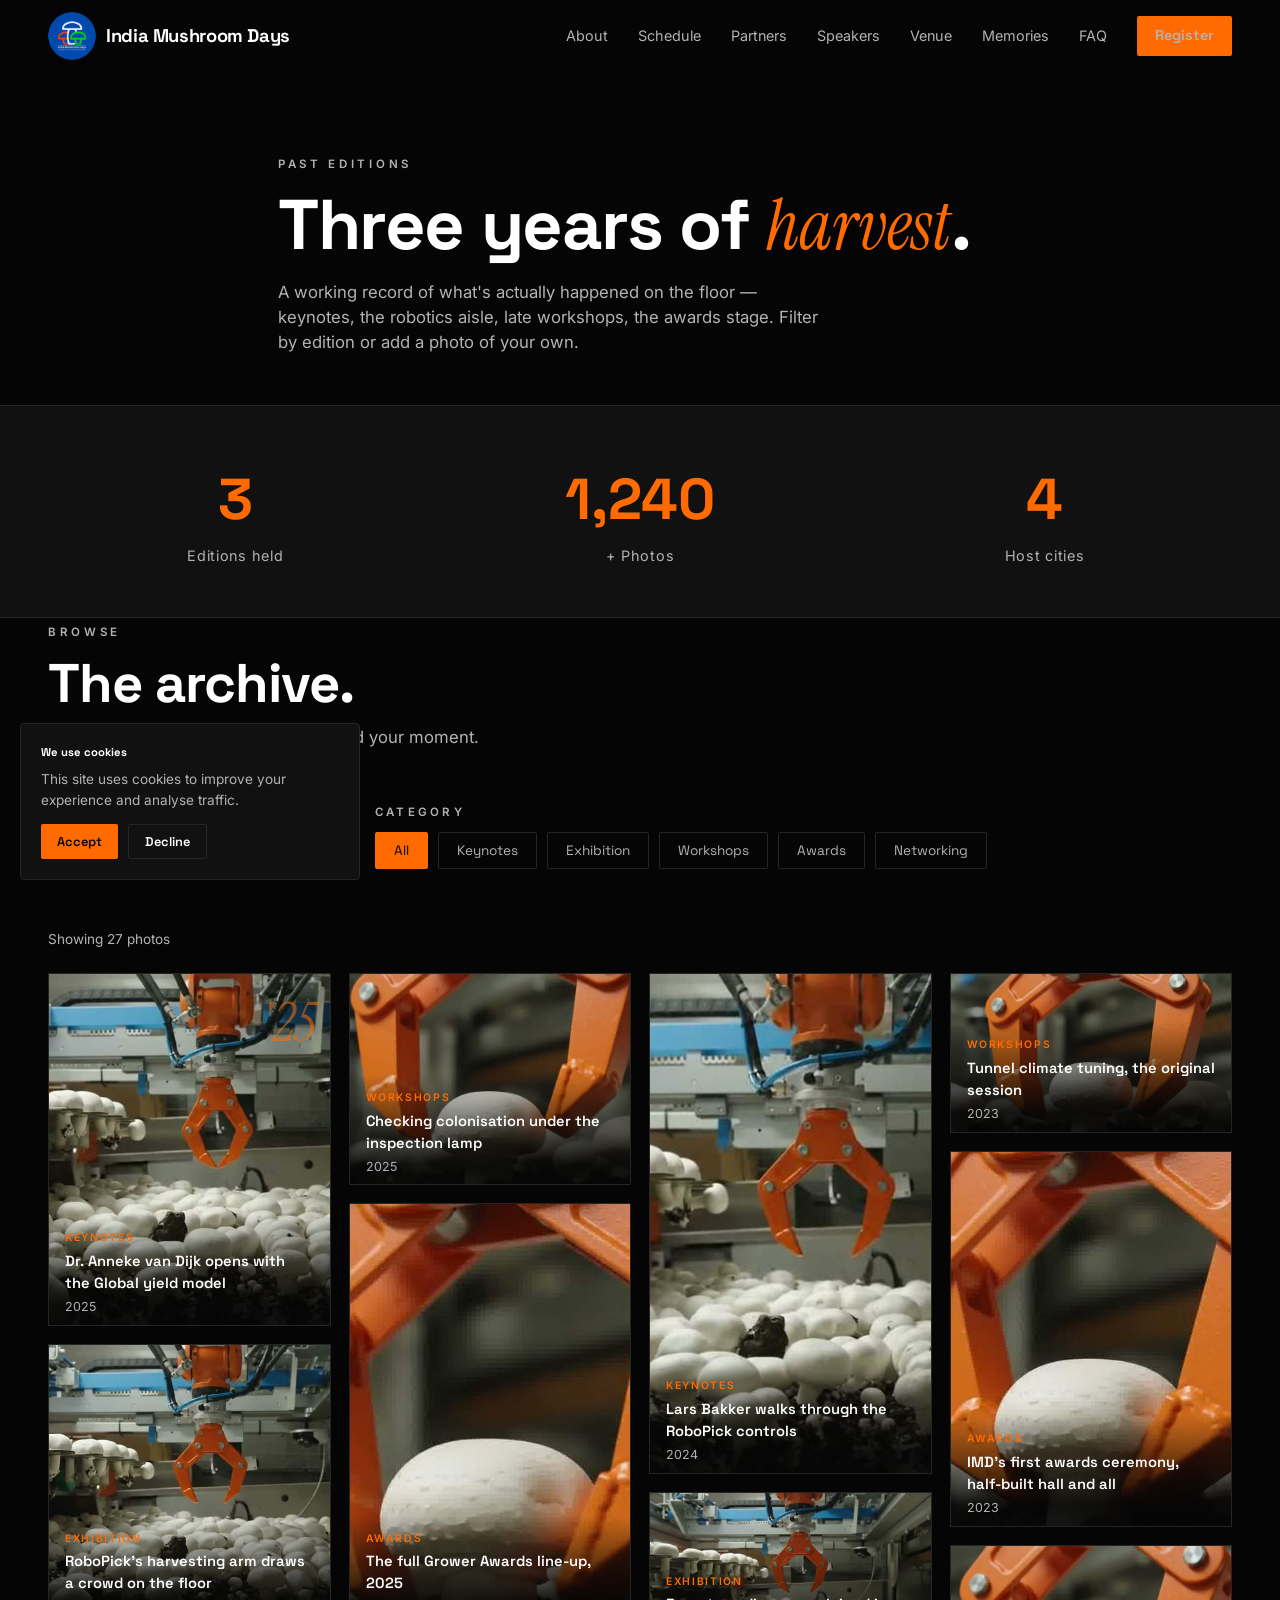
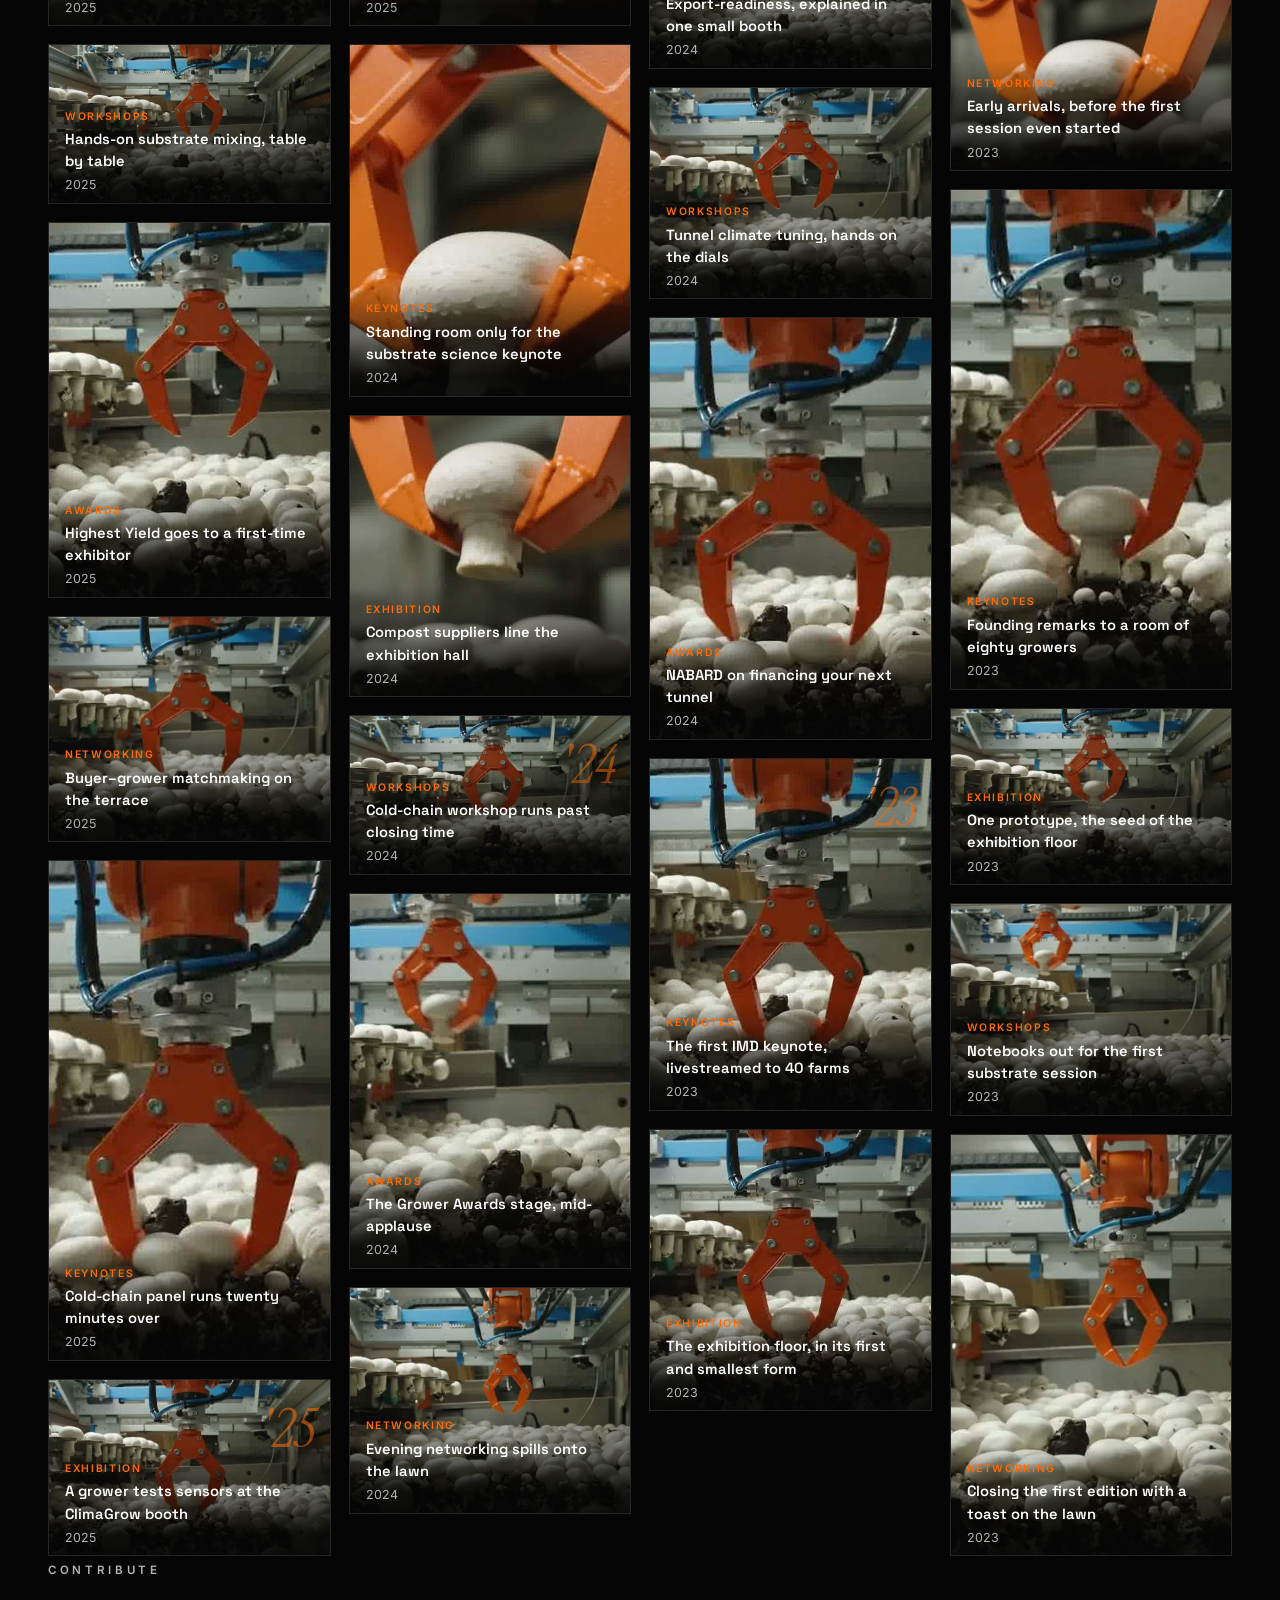
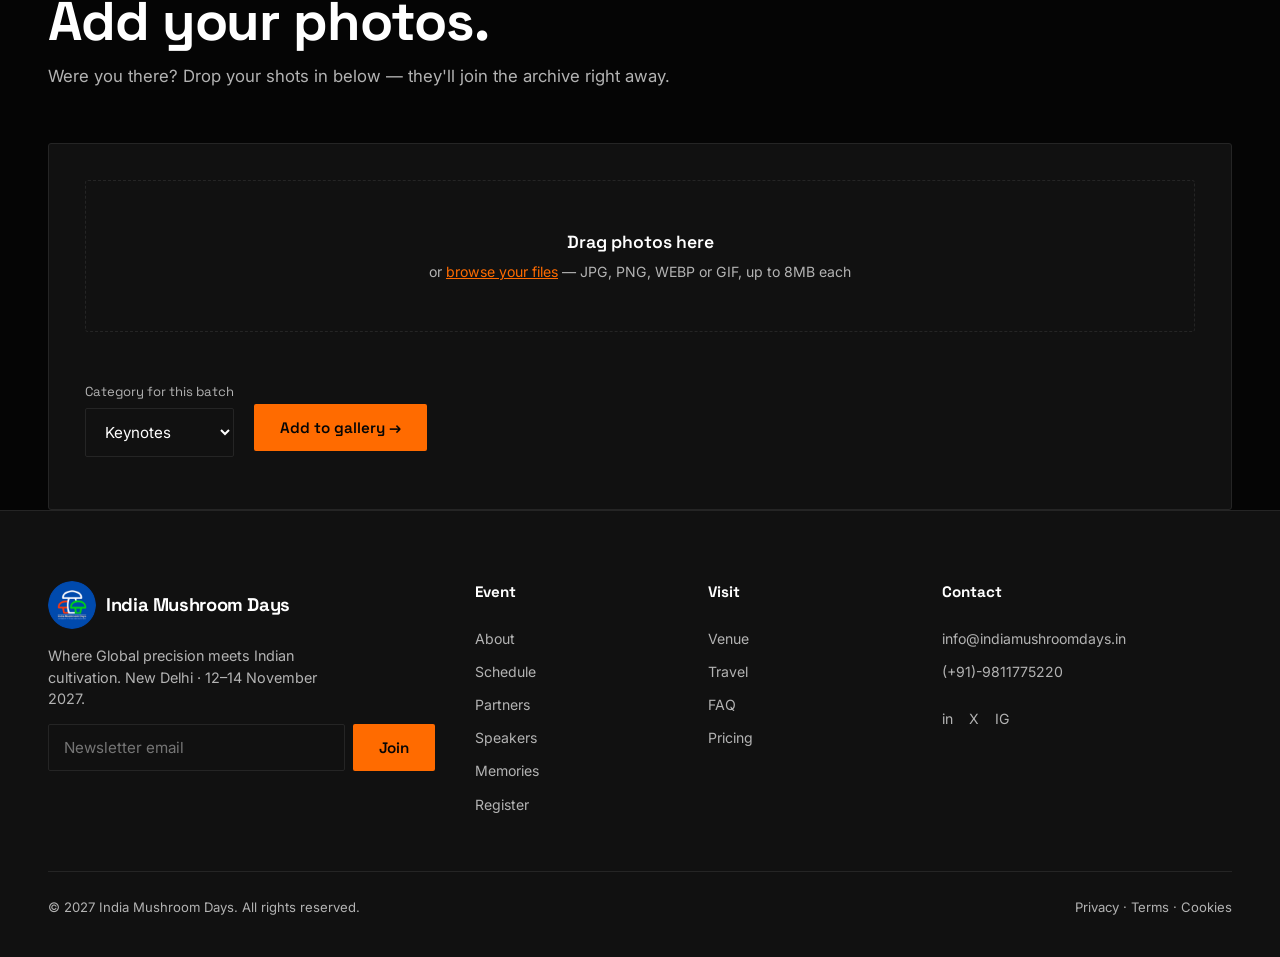
==== commit fab53e0a: "some small changes" ====
--- a/memories.html
+++ b/memories.html
@@ -1,141 +1,219 @@
-<!DOCTYPE html>
+<!doctype html>
 <html lang="en">
-<head>
-<meta charset="UTF-8">
-<meta name="viewport" content="width=device-width, initial-scale=1.0">
-<title>Memories — India Mushroom Days 2026</title>
-<meta name="description" content="Past editions of India Mushroom Days in photos — keynotes, the exhibition floor, workshops, awards and the people who showed up.">
-<meta property="og:title" content="Memories — India Mushroom Days">
-<meta property="og:description" content="Three years of harvest, in photos. Browse past editions and add your own.">
-<meta property="og:type" content="website">
-<meta name="twitter:card" content="summary_large_image">
-<link rel="preconnect" href="https://fonts.googleapis.com">
-<link rel="preconnect" href="https://fonts.gstatic.com" crossorigin>
-<link href="https://fonts.googleapis.com/css2?family=Space+Grotesk:wght@400;500;600;700&family=Inter:wght@400;500;600&family=Instrument+Serif:ital@1&display=swap" rel="stylesheet">
-<link rel="stylesheet" href="css/styles.css">
-</head>
-<body>
-
-<!-- Dynamic header — rendered by js/components.js from SITE_CONFIG -->
-<header id="site-header"></header>
-
-<!-- HERO -->
-<section class="wrap mem-hero">
-  <div class="reveal">
-    <span class="eyebrow">Past editions</span>
-    <h1 class="mem-h1">Three years of <span class="serif accent">harvest</span>.</h1>
-    <p>A working record of what's actually happened on the floor — keynotes, the robotics aisle, late workshops, the awards stage. Filter by edition or add a photo of your own.</p>
-  </div>
-</section>
-
-<!-- STAT STRIP -->
-<section class="stats mem-stats"><div class="wrap stat-grid">
-  <div class="stat reveal"><b data-count="3">0</b><span>Editions held</span></div>
-  <div class="stat reveal"><b data-count="1240">0</b><span>+ Photos</span></div>
-  <div class="stat reveal"><b data-count="4">0</b><span>Host cities</span></div>
-</div></section>
-
-<!-- GALLERY -->
-<section id="gallery-section" class="wrap">
-  <div class="sec-head reveal">
-    <span class="eyebrow">Browse</span>
-    <h2>The archive.</h2>
-    <p>Every edition, every track — filter to find your moment.</p>
-  </div>
-
-  <div class="mem-filters reveal">
-    <div class="filt-group">
-      <span class="filt-label">Edition</span>
-      <div class="sched-filters" id="yearFilters">
-        <button class="filt active" data-yr="all">All</button>
-        <button class="filt" data-yr="2025">2025</button>
-        <button class="filt" data-yr="2024">2024</button>
-        <button class="filt" data-yr="2023">2023</button>
-      </div>
+  <head>
+    <meta charset="UTF-8" />
+    <meta name="viewport" content="width=device-width, initial-scale=1.0" />
+    <title>Memories — India Mushroom Days 2027</title>
+    <meta
+      name="description"
+      content="Past editions of India Mushroom Days in photos — keynotes, the exhibition floor, workshops, awards and the people who showed up."
+    />
+    <meta property="og:title" content="Memories — India Mushroom Days" />
+    <meta
+      property="og:description"
+      content="Three years of harvest, in photos. Browse past editions and add your own."
+    />
+    <meta property="og:type" content="website" />
+    <meta name="twitter:card" content="summary_large_image" />
+    <link rel="preconnect" href="https://fonts.googleapis.com" />
+    <link rel="preconnect" href="https://fonts.gstatic.com" crossorigin />
+    <link
+      href="https://fonts.googleapis.com/css2?family=Space+Grotesk:wght@400;500;600;700&family=Inter:wght@400;500;600&family=Instrument+Serif:ital@1&display=swap"
+      rel="stylesheet"
+    />
+    <link rel="stylesheet" href="css/styles.css" />
+  </head>
+  <body>
+    <!-- Dynamic header — rendered by js/components.js from SITE_CONFIG -->
+    <header id="site-header"></header>
+
+    <!-- HERO -->
+    <section class="wrap mem-hero">
+      <div class="reveal">
+        <span class="eyebrow">Past editions</span>
+        <h1 class="mem-h1">
+          Three years of <span class="serif accent">harvest</span>.
+        </h1>
+        <p>
+          A working record of what's actually happened on the floor — keynotes,
+          the robotics aisle, late workshops, the awards stage. Filter by
+          edition or add a photo of your own.
+        </p>
+      </div>
+    </section>
+
+    <!-- STAT STRIP -->
+    <section class="stats mem-stats">
+      <div class="wrap stat-grid">
+        <div class="stat reveal">
+          <b data-count="3">0</b><span>Editions held</span>
+        </div>
+        <div class="stat reveal">
+          <b data-count="1240">0</b><span>+ Photos</span>
+        </div>
+        <div class="stat reveal">
+          <b data-count="4">0</b><span>Host cities</span>
+        </div>
+      </div>
+    </section>
+
+    <!-- GALLERY -->
+    <section id="gallery-section" class="wrap">
+      <div class="sec-head reveal">
+        <span class="eyebrow">Browse</span>
+        <h2>The archive.</h2>
+        <p>Every edition, every track — filter to find your moment.</p>
+      </div>
+
+      <div class="mem-filters reveal">
+        <div class="filt-group">
+          <span class="filt-label">Edition</span>
+          <div class="sched-filters" id="yearFilters">
+            <button class="filt active" data-yr="all">All</button>
+            <button class="filt" data-yr="2025">2025</button>
+            <button class="filt" data-yr="2024">2024</button>
+            <button class="filt" data-yr="2023">2023</button>
+          </div>
+        </div>
+        <div class="filt-group">
+          <span class="filt-label">Category</span>
+          <div class="sched-filters" id="catFilters">
+            <button class="filt active" data-cat="all">All</button>
+            <button class="filt" data-cat="Keynotes">Keynotes</button>
+            <button class="filt" data-cat="Exhibition">Exhibition</button>
+            <button class="filt" data-cat="Workshops">Workshops</button>
+            <button class="filt" data-cat="Awards">Awards</button>
+            <button class="filt" data-cat="Networking">Networking</button>
+          </div>
+        </div>
+      </div>
+
+      <p class="mem-count" id="memCount" aria-live="polite"></p>
+      <div class="masonry" id="gallery" aria-live="polite"></div>
+      <p class="mem-empty" id="memEmpty" hidden>
+        No photos yet for this year — be the first to add one.
+      </p>
+    </section>
+
+    <!-- ADD PHOTOS -->
+    <section id="add-photos" class="wrap">
+      <div class="sec-head reveal">
+        <span class="eyebrow">Contribute</span>
+        <h2>Add your photos.</h2>
+        <p>
+          Were you there? Drop your shots in below — they'll join the archive
+          right away.
+        </p>
+      </div>
+
+      <div class="upload-panel reveal">
+        <div
+          class="dropzone"
+          id="dropzone"
+          tabindex="0"
+          role="button"
+          aria-label="Drag and drop photos here, or press Enter to browse files"
+        >
+          <input
+            type="file"
+            id="fileInput"
+            accept="image/png,image/jpeg,image/webp,image/gif"
+            multiple
+            hidden
+          />
+          <p class="dz-title">Drag photos here</p>
+          <p class="dz-sub">
+            or <span class="dz-link">browse your files</span> — JPG, PNG, WEBP
+            or GIF, up to 8MB each
+          </p>
+        </div>
+
+        <div
+          id="uploadErrors"
+          class="upload-errors"
+          role="alert"
+          aria-live="assertive"
+        ></div>
+
+        <div id="previewGrid" class="preview-grid"></div>
+
+        <div id="uploadFields" class="upload-fields" hidden>
+          <div class="field" style="max-width: 280px">
+            <label for="upCat">Category for this batch</label>
+            <select id="upCat">
+              <option>Keynotes</option>
+              <option>Exhibition</option>
+              <option>Workshops</option>
+              <option>Awards</option>
+              <option>Networking</option>
+            </select>
+          </div>
+          <button class="btn btn-primary" id="addToGallery" type="button">
+            Add to gallery →
+          </button>
+          <p class="upload-success" id="uploadSuccess" role="status" hidden>
+            Added to gallery ✓
+          </p>
+        </div>
+      </div>
+    </section>
+
+    <!-- LIGHTBOX -->
+    <div
+      class="lightbox"
+      id="lightbox"
+      role="dialog"
+      aria-modal="true"
+      aria-label="Photo viewer"
+      hidden
+    >
+      <button
+        class="lb-close"
+        id="lbClose"
+        aria-label="Close photo viewer (Esc)"
+      >
+        ✕
+      </button>
+      <button class="lb-nav lb-prev" id="lbPrev" aria-label="Previous photo">
+        ‹
+      </button>
+      <figure class="lb-figure">
+        <img id="lbImg" src="" alt="" loading="eager" />
+        <figcaption>
+          <strong id="lbCaption"></strong>
+          <span id="lbMeta"></span>
+        </figcaption>
+      </figure>
+      <button class="lb-nav lb-next" id="lbNext" aria-label="Next photo">
+        ›
+      </button>
     </div>
-    <div class="filt-group">
-      <span class="filt-label">Category</span>
-      <div class="sched-filters" id="catFilters">
-        <button class="filt active" data-cat="all">All</button>
-        <button class="filt" data-cat="Keynotes">Keynotes</button>
-        <button class="filt" data-cat="Exhibition">Exhibition</button>
-        <button class="filt" data-cat="Workshops">Workshops</button>
-        <button class="filt" data-cat="Awards">Awards</button>
-        <button class="filt" data-cat="Networking">Networking</button>
+
+    <!-- Dynamic footer — rendered by js/components.js from SITE_CONFIG -->
+    <footer id="site-footer" class="site-footer"></footer>
+
+    <button id="toTop" aria-label="Back to top">↑</button>
+    <div id="cookie">
+      <h5>We use cookies</h5>
+      This site uses cookies to improve your experience and analyse traffic.
+      <div class="row">
+        <button
+          class="btn btn-primary"
+          onclick="document.getElementById('cookie').classList.add('hide')"
+        >
+          Accept
+        </button>
+        <button
+          class="btn btn-ghost"
+          onclick="document.getElementById('cookie').classList.add('hide')"
+        >
+          Decline
+        </button>
       </div>
     </div>
-  </div>
-
-  <p class="mem-count" id="memCount" aria-live="polite"></p>
-  <div class="masonry" id="gallery" aria-live="polite"></div>
-  <p class="mem-empty" id="memEmpty" hidden>No photos yet for this year — be the first to add one.</p>
-</section>
-
-<!-- ADD PHOTOS -->
-<section id="add-photos" class="wrap">
-  <div class="sec-head reveal">
-    <span class="eyebrow">Contribute</span>
-    <h2>Add your photos.</h2>
-    <p>Were you there? Drop your shots in below — they'll join the archive right away.</p>
-  </div>
-
-  <div class="upload-panel reveal">
-    <div class="dropzone" id="dropzone" tabindex="0" role="button" aria-label="Drag and drop photos here, or press Enter to browse files">
-      <input type="file" id="fileInput" accept="image/png,image/jpeg,image/webp,image/gif" multiple hidden>
-      <p class="dz-title">Drag photos here</p>
-      <p class="dz-sub">or <span class="dz-link">browse your files</span> — JPG, PNG, WEBP or GIF, up to 8MB each</p>
-    </div>
-
-    <div id="uploadErrors" class="upload-errors" role="alert" aria-live="assertive"></div>
-
-    <div id="previewGrid" class="preview-grid"></div>
-
-    <div id="uploadFields" class="upload-fields" hidden>
-      <div class="field" style="max-width:280px">
-        <label for="upCat">Category for this batch</label>
-        <select id="upCat">
-          <option>Keynotes</option>
-          <option>Exhibition</option>
-          <option>Workshops</option>
-          <option>Awards</option>
-          <option>Networking</option>
-        </select>
-      </div>
-      <button class="btn btn-primary" id="addToGallery" type="button">Add to gallery →</button>
-      <p class="upload-success" id="uploadSuccess" role="status" hidden>Added to gallery ✓</p>
-    </div>
-  </div>
-</section>
-
-<!-- LIGHTBOX -->
-<div class="lightbox" id="lightbox" role="dialog" aria-modal="true" aria-label="Photo viewer" hidden>
-  <button class="lb-close" id="lbClose" aria-label="Close photo viewer (Esc)">✕</button>
-  <button class="lb-nav lb-prev" id="lbPrev" aria-label="Previous photo">‹</button>
-  <figure class="lb-figure">
-    <img id="lbImg" src="" alt="" loading="eager">
-    <figcaption>
-      <strong id="lbCaption"></strong>
-      <span id="lbMeta"></span>
-    </figcaption>
-  </figure>
-  <button class="lb-nav lb-next" id="lbNext" aria-label="Next photo">›</button>
-</div>
-
-<!-- Dynamic footer — rendered by js/components.js from SITE_CONFIG -->
-<footer id="site-footer" class="site-footer"></footer>
-
-<button id="toTop" aria-label="Back to top">↑</button>
-<div id="cookie">
-  <h5>We use cookies</h5>
-  This site uses cookies to improve your experience and analyse traffic.
-  <div class="row">
-    <button class="btn btn-primary" onclick="document.getElementById('cookie').classList.add('hide')">Accept</button>
-    <button class="btn btn-ghost" onclick="document.getElementById('cookie').classList.add('hide')">Decline</button>
-  </div>
-</div>
-
-<!-- Scripts: dynamic chrome first, then gallery logic -->
-<script src="js/components.js"></script>
-<script src="js/gallery.js"></script>
-</body>
+
+    <!-- Scripts: dynamic chrome first, then gallery logic -->
+    <script src="js/components.js"></script>
+    <script src="js/gallery.js"></script>
+  </body>
 </html>
